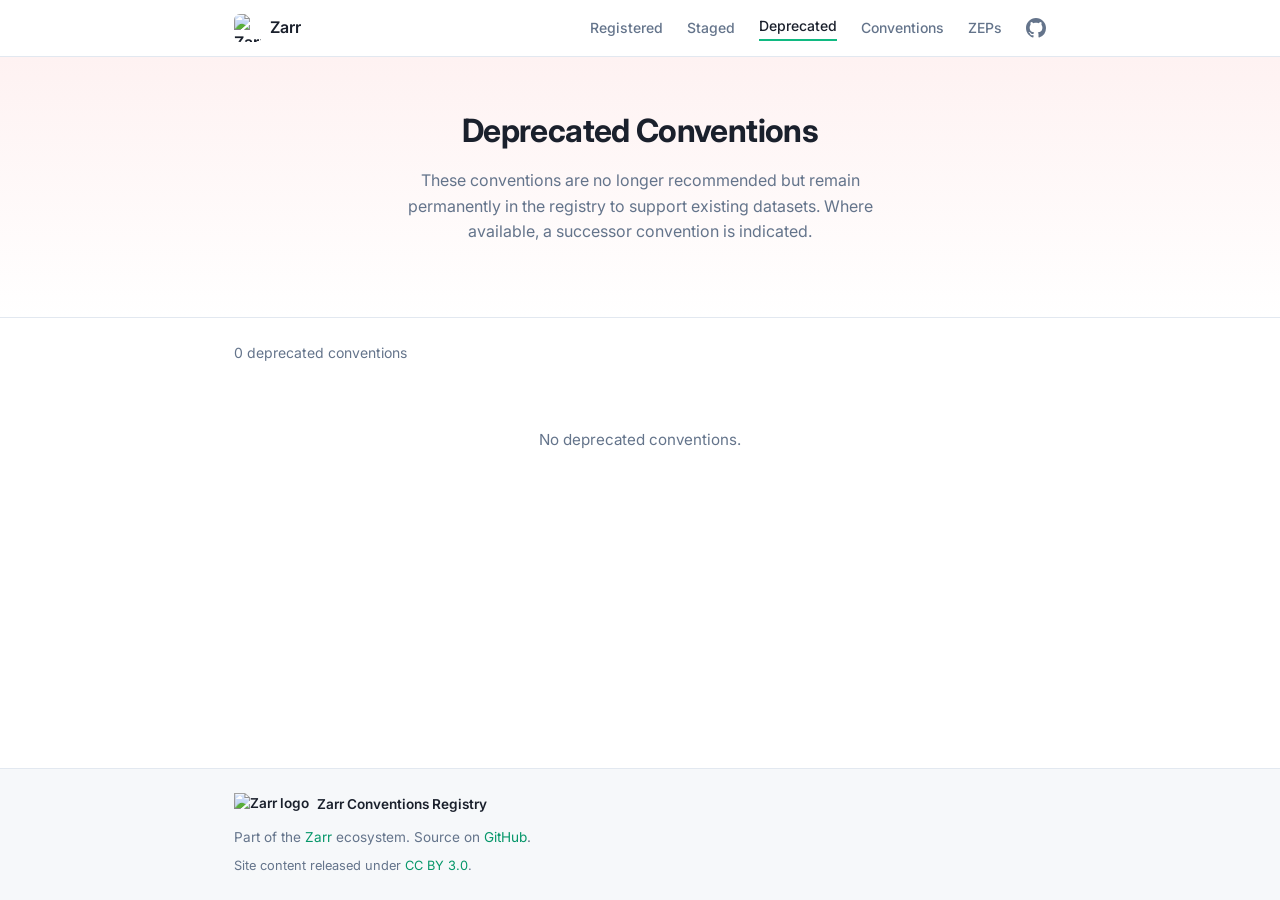
==== site/deprecated.html @ 8010fe6c "More business logic, expanded site Dropping local files" ====
<!doctype html>
<html lang="en">
  <head>
    <meta charset="UTF-8" />
    <meta name="viewport" content="width=device-width, initial-scale=1.0" />
    <title>Deprecated — Zarr Conventions Registry</title>
    <link rel="icon" href="https://zarr.dev/android-chrome-192x192.png" />
    <link rel="preconnect" href="https://fonts.googleapis.com" />
    <link rel="preconnect" href="https://fonts.gstatic.com" crossorigin />
    <link
      href="https://fonts.googleapis.com/css2?family=Inter:wght@400;500;600&display=swap"
      rel="stylesheet"
    />
    <link rel="stylesheet" href="assets/style.css" />
  </head>
  <body>
    <nav class="navbar">
      <div class="navbar-inner">
        <a class="navbar-brand" href="https://zarr.dev">
          <img
            src="https://zarr.dev/android-chrome-192x192.png"
            alt="Zarr logo"
            class="navbar-logo"
          />
          <span class="navbar-name">Zarr</span>
        </a>
        <div class="navbar-links">
          <a href="index.html">Registered</a>
          <a href="staged.html">Staged</a>
          <a href="deprecated.html" class="nav-active">Deprecated</a>
          <a href="https://zarr.dev/conventions">Conventions</a>
          <a href="https://zarr.dev/zeps/">ZEPs</a>
          <a
            href="https://github.com/pvanlaake/zarr-conventions-registry"
            class="navbar-github"
            aria-label="GitHub"
          >
            <svg
              height="20"
              viewBox="0 0 16 16"
              width="20"
              aria-hidden="true"
              fill="currentColor"
            >
              <path
                d="M8 0C3.58 0 0 3.58 0 8c0 3.54 2.29 6.53 5.47 7.59.4.07.55-.17.55-.38
              0-.19-.01-.82-.01-1.49-2.01.37-2.53-.49-2.69-.94-.09-.23-.48-.94-.82-1.13
              -.28-.15-.68-.52-.01-.53.63-.01 1.08.58 1.23.82.72 1.21 1.87.87 2.33.66
              .07-.52.28-.87.51-1.07-1.78-.2-3.64-.89-3.64-3.95 0-.87.31-1.59.82-2.15
              -.08-.2-.36-1.02.08-2.12 0 0 .67-.21 2.2.82.64-.18 1.32-.27 2-.27.68 0
              1.36.09 2 .27 1.53-1.04 2.2-.82 2.2-.82.44 1.1.16 1.92.08 2.12.51.56.82
              1.27.82 2.15 0 3.07-1.87 3.75-3.65 3.95.29.25.54.73.54 1.48 0 1.07-.01
              1.93-.01 2.2 0 .21.15.46.55.38A8.013 8.013 0 0016 8c0-4.42-3.58-8-8-8z"
              />
            </svg>
          </a>
        </div>
      </div>
    </nav>

    <header class="hero hero-deprecated">
      <div class="hero-inner">
        <h1>Deprecated Conventions</h1>
        <p class="hero-subtitle">
          These conventions are no longer recommended but remain permanently in
          the registry to support existing datasets. Where available, a
          successor convention is indicated.
        </p>
      </div>
    </header>

    <main>
      <section class="stats" id="stats"></section>
      <section class="results" id="results">
        <p class="loading">Loading deprecated conventions...</p>
      </section>
    </main>

    <div id="modal-overlay" class="modal-overlay" hidden>
      <div
        class="modal"
        role="dialog"
        aria-modal="true"
        aria-labelledby="modal-title"
      >
        <button class="modal-close" id="modal-close" aria-label="Close">
          &times;
        </button>
        <div id="modal-body"></div>
      </div>
    </div>

    <footer>
      <div class="footer-inner">
        <div class="footer-brand">
          <img
            src="https://zarr.dev/android-chrome-192x192.png"
            alt="Zarr logo"
            height="24"
          />
          <span>Zarr Conventions Registry</span>
        </div>
        <p>
          Part of the <a href="https://zarr.dev">Zarr</a> ecosystem. Source on
          <a href="https://github.com/pvanlaake/zarr-conventions-registry"
            >GitHub</a
          >.
        </p>
        <p class="footer-license">
          Site content released under
          <a href="https://creativecommons.org/licenses/by/3.0/">CC BY 3.0</a>.
        </p>
      </div>
    </footer>

    <script src="assets/fuse.min.js"></script>
    <script>
      const PAGE = "deprecated";
    </script>
    <script src="assets/search.js"></script>
  </body>
</html>
---- site/assets/style.css ----
/* ── Reset & base ── */
*,
*::before,
*::after {
  box-sizing: border-box;
  margin: 0;
  padding: 0;
}

:root {
  --color-bg: #ffffff;
  --color-surface: #f6f8fa;
  --color-surface-2: #f0f4f8;
  --color-border: #e2e8f0;
  --color-text: #1a202c;
  --color-muted: #64748b;
  --color-accent: #10b981;
  --color-accent-dark: #059669;
  --color-accent-bg: #ecfdf5;
  --color-accent-text: #065f46;

  --maturity-proposed: #e0f2fe;
  --maturity-pilot: #fef9c3;
  --maturity-candidate: #ede9fe;
  --maturity-stable: #dcfce7;
  --maturity-deprecated: #fee2e2;

  --radius-sm: 4px;
  --radius: 8px;
  --radius-lg: 12px;
  --shadow-sm: 0 1px 2px rgba(0, 0, 0, 0.06);
  --shadow: 0 1px 4px rgba(0, 0, 0, 0.1);
  --shadow-md: 0 4px 12px rgba(0, 0, 0, 0.1);

  --font: "Inter", -apple-system, BlinkMacSystemFont, "Segoe UI", sans-serif;
  --font-mono: ui-monospace, SFMono-Regular, monospace;

  --max-width: 860px;
}

body {
  font-family: var(--font);
  font-size: 15px;
  line-height: 1.6;
  color: var(--color-text);
  background: var(--color-bg);
  min-height: 100vh;
  display: flex;
  flex-direction: column;
}

a {
  color: var(--color-accent-dark);
  text-decoration: none;
}
a:hover {
  text-decoration: underline;
}

/* ── Navbar ── */
.navbar {
  position: sticky;
  top: 0;
  z-index: 50;
  background: rgba(255, 255, 255, 0.92);
  backdrop-filter: blur(8px);
  border-bottom: 1px solid var(--color-border);
}

.navbar-inner {
  max-width: var(--max-width);
  margin: 0 auto;
  padding: 0 1.5rem;
  height: 56px;
  display: flex;
  align-items: center;
  justify-content: space-between;
}

.navbar-brand {
  display: flex;
  align-items: center;
  gap: 0.5rem;
  font-weight: 600;
  font-size: 1rem;
  color: var(--color-text);
  text-decoration: none;
}

.navbar-logo {
  width: 28px;
  height: 28px;
  border-radius: 6px;
}

.navbar-links {
  display: flex;
  align-items: center;
  gap: 1.5rem;
  font-size: 0.875rem;
  color: var(--color-muted);
}

.navbar-links a {
  color: var(--color-muted);
  font-weight: 500;
  transition: color 0.15s;
}

.navbar-links a:hover {
  color: var(--color-text);
  text-decoration: none;
}

.navbar-github {
  display: flex;
  align-items: center;
  color: var(--color-muted);
}

/* ── Hero ── */
.hero {
  background: linear-gradient(
    180deg,
    var(--color-surface) 0%,
    var(--color-bg) 100%
  );
  border-bottom: 1px solid var(--color-border);
  padding: 3rem 1.5rem;
  text-align: center;
}

.hero-inner {
  max-width: var(--max-width);
  margin: 0 auto;
}

.hero-logo {
  width: 64px;
  height: 64px;
  border-radius: 14px;
  margin-bottom: 1.25rem;
  box-shadow: var(--shadow-md);
}

.hero h1 {
  font-size: 2rem;
  font-weight: 700;
  letter-spacing: -0.02em;
  color: var(--color-text);
  margin-bottom: 0.75rem;
}

.hero-subtitle {
  font-size: 1rem;
  color: var(--color-muted);
  max-width: 520px;
  margin: 0 auto 1.5rem;
}

.hero-actions {
  display: flex;
  gap: 0.75rem;
  justify-content: center;
  flex-wrap: wrap;
}

/* ── Buttons ── */
.btn {
  display: inline-flex;
  align-items: center;
  gap: 0.4rem;
  padding: 0.5rem 1.1rem;
  border-radius: var(--radius);
  font-size: 0.9rem;
  font-weight: 500;
  cursor: pointer;
  transition:
    background 0.15s,
    border-color 0.15s,
    color 0.15s;
  text-decoration: none;
}

.btn-primary {
  background: var(--color-accent);
  color: #ffffff;
  border: 1px solid var(--color-accent);
}

.btn-primary:hover {
  background: var(--color-accent-dark);
  border-color: var(--color-accent-dark);
  text-decoration: none;
  color: #ffffff;
}

.btn-secondary {
  background: var(--color-bg);
  color: var(--color-text);
  border: 1px solid var(--color-border);
}

.btn-secondary:hover {
  background: var(--color-surface);
  text-decoration: none;
}

/* ── Main ── */
main {
  max-width: var(--max-width);
  margin: 0 auto;
  padding: 1.5rem;
  flex: 1;
  width: 100%;
}

/* ── Search ── */
.search-bar {
  margin-bottom: 1.25rem;
}

#search-input {
  width: 100%;
  padding: 0.6rem 0.875rem;
  font-size: 0.95rem;
  font-family: var(--font);
  border: 1px solid var(--color-border);
  border-radius: var(--radius);
  background: var(--color-bg);
  color: var(--color-text);
  margin-bottom: 0.75rem;
  box-shadow: var(--shadow-sm);
  transition:
    border-color 0.15s,
    box-shadow 0.15s;
}

#search-input:focus {
  outline: none;
  border-color: var(--color-accent);
  box-shadow: 0 0 0 3px rgba(16, 185, 129, 0.15);
}

.filters {
  display: flex;
  align-items: center;
  gap: 0.75rem;
  flex-wrap: wrap;
}

.filters label {
  color: var(--color-muted);
  font-size: 0.875rem;
  font-weight: 500;
}

.filters select {
  padding: 0.35rem 0.6rem;
  border: 1px solid var(--color-border);
  border-radius: var(--radius-sm);
  font-size: 0.875rem;
  font-family: var(--font);
  background: var(--color-bg);
  color: var(--color-text);
  cursor: pointer;
}

/* ── Stats ── */
.stats {
  font-size: 0.875rem;
  color: var(--color-muted);
  margin-bottom: 1rem;
}

/* ── Cards ── */
.results {
  display: flex;
  flex-direction: column;
  gap: 0.75rem;
}

.card {
  border: 1px solid var(--color-border);
  border-radius: var(--radius-lg);
  padding: 1.1rem 1.25rem;
  background: var(--color-bg);
  box-shadow: var(--shadow-sm);
  cursor: pointer;
  transition:
    border-color 0.15s,
    box-shadow 0.15s,
    transform 0.1s;
}

.card:hover {
  border-color: var(--color-accent);
  box-shadow: var(--shadow-md);
  transform: translateY(-1px);
}

.card-header {
  display: flex;
  align-items: baseline;
  gap: 0.65rem;
  flex-wrap: wrap;
  margin-bottom: 0.35rem;
}

.card-name {
  font-size: 1rem;
  font-weight: 600;
  color: var(--color-text);
}

.card-namespace {
  font-family: var(--font-mono);
  font-size: 0.78rem;
  color: var(--color-accent-text);
  background: var(--color-accent-bg);
  border: 1px solid #a7f3d0;
  border-radius: var(--radius-sm);
  padding: 0.05rem 0.4rem;
}

.card-title {
  color: var(--color-muted);
  font-size: 0.875rem;
}

.card-description {
  font-size: 0.9rem;
  color: var(--color-muted);
  margin-bottom: 0.65rem;
  display: -webkit-box;
  -webkit-line-clamp: 2;
  line-clamp: 2;
  -webkit-box-orient: vertical;
  overflow: hidden;
}

.card-footer {
  display: flex;
  gap: 0.4rem;
  flex-wrap: wrap;
  align-items: center;
}

/* ── Badges ── */
.badge {
  font-size: 0.72rem;
  font-weight: 500;
  padding: 0.15rem 0.55rem;
  border-radius: 2rem;
  text-transform: capitalize;
  letter-spacing: 0.01em;
}

.badge-maturity-proposed {
  background: var(--maturity-proposed);
  color: #0369a1;
}
.badge-maturity-pilot {
  background: var(--maturity-pilot);
  color: #854d0e;
}
.badge-maturity-candidate {
  background: var(--maturity-candidate);
  color: #5b21b6;
}
.badge-maturity-stable {
  background: var(--maturity-stable);
  color: #166534;
}
.badge-maturity-deprecated {
  background: var(--maturity-deprecated);
  color: #991b1b;
}

.badge-tag {
  background: var(--color-accent-bg);
  color: var(--color-accent-text);
  border: 1px solid #a7f3d0;
}

/* ── Modal ── */
.modal-overlay {
  position: fixed;
  inset: 0;
  background: rgba(0, 0, 0, 0.4);
  display: flex;
  align-items: center;
  justify-content: center;
  z-index: 100;
  padding: 1rem;
  backdrop-filter: blur(2px);
}

.modal-overlay[hidden] {
  display: none;
}

.modal {
  background: var(--color-bg);
  border-radius: var(--radius-lg);
  box-shadow: 0 20px 60px rgba(0, 0, 0, 0.2);
  max-width: 600px;
  width: 100%;
  max-height: 85vh;
  overflow-y: auto;
  padding: 1.75rem;
  position: relative;
}

.modal-close {
  position: absolute;
  top: 1rem;
  right: 1rem;
  background: var(--color-surface);
  border: 1px solid var(--color-border);
  border-radius: 50%;
  width: 28px;
  height: 28px;
  font-size: 1.1rem;
  cursor: pointer;
  color: var(--color-muted);
  display: flex;
  align-items: center;
  justify-content: center;
  line-height: 1;
  transition:
    background 0.15s,
    color 0.15s;
}

.modal-close:hover {
  background: var(--color-surface-2);
  color: var(--color-text);
}

#modal-body h2 {
  font-size: 1.25rem;
  font-weight: 700;
  margin-bottom: 0.2rem;
  padding-right: 2rem;
}

#modal-body .modal-namespace {
  font-size: 0.85rem;
  color: var(--color-muted);
  margin-bottom: 1.25rem;
}

#modal-body .modal-namespace code {
  font-family: var(--font-mono);
  font-size: 0.82rem;
  background: var(--color-accent-bg);
  color: var(--color-accent-text);
  border: 1px solid #a7f3d0;
  border-radius: var(--radius-sm);
  padding: 0.05rem 0.4rem;
}

.modal-section {
  margin-top: 1.1rem;
}

.modal-section h3 {
  font-size: 0.72rem;
  font-weight: 600;
  text-transform: uppercase;
  letter-spacing: 0.07em;
  color: var(--color-muted);
  margin-bottom: 0.35rem;
}

.modal-section p {
  font-size: 0.9rem;
}

.modal-links {
  display: flex;
  flex-direction: column;
  gap: 0.3rem;
}

.modal-links a {
  font-size: 0.9rem;
}

.modal-uuid {
  font-family: var(--font-mono);
  font-size: 0.72rem;
  color: var(--color-muted);
  margin-top: 1.5rem;
  padding-top: 1rem;
  border-top: 1px solid var(--color-border);
  word-break: break-all;
}

/* ── Empty / loading ── */
.loading,
.empty {
  color: var(--color-muted);
  text-align: center;
  padding: 3rem 0;
  font-size: 0.95rem;
}

/* ── Footer ── */
footer {
  border-top: 1px solid var(--color-border);
  background: var(--color-surface);
  padding: 1.5rem 0;
  margin-top: 3rem;
}

.footer-inner {
  max-width: var(--max-width);
  margin: 0 auto;
  padding: 0 1.5rem;
  font-size: 0.85rem;
  color: var(--color-muted);
  display: flex;
  flex-direction: column;
  gap: 0.4rem;
}

.footer-brand {
  display: flex;
  align-items: center;
  gap: 0.5rem;
  font-weight: 600;
  color: var(--color-text);
  margin-bottom: 0.25rem;
}

.footer-license {
  font-size: 0.8rem;
}

/* ── Responsive ── */
@media (max-width: 600px) {
  .hero h1 {
    font-size: 1.5rem;
  }
  .navbar-links a:not(.navbar-github) {
    display: none;
  }
}

/* ── Nav active state ── */
.nav-active {
  color: var(--color-text) !important;
  font-weight: 600;
  border-bottom: 2px solid var(--color-accent);
  padding-bottom: 2px;
}

/* ── Hero variants ── */
.hero-staged {
  background: linear-gradient(180deg, #fefce8 0%, var(--color-bg) 100%);
}

.hero-deprecated {
  background: linear-gradient(180deg, #fef2f2 0%, var(--color-bg) 100%);
}

/* ── Staged PR link ── */
.card-pr-link {
  font-size: 0.8rem;
  font-weight: 500;
  color: var(--color-accent-dark);
  margin-left: auto;
}

/* ── Deprecated card ── */
.card-deprecated {
  opacity: 0.85;
  border-style: dashed;
}

/* ── Superseded badge ── */
.badge-superseded {
  background: #fef3c7;
  color: #92400e;
  font-size: 0.72rem;
  padding: 0.15rem 0.55rem;
  border-radius: 2rem;
}

/* ── Muted inline text ── */
.muted {
  color: var(--color-muted);
}
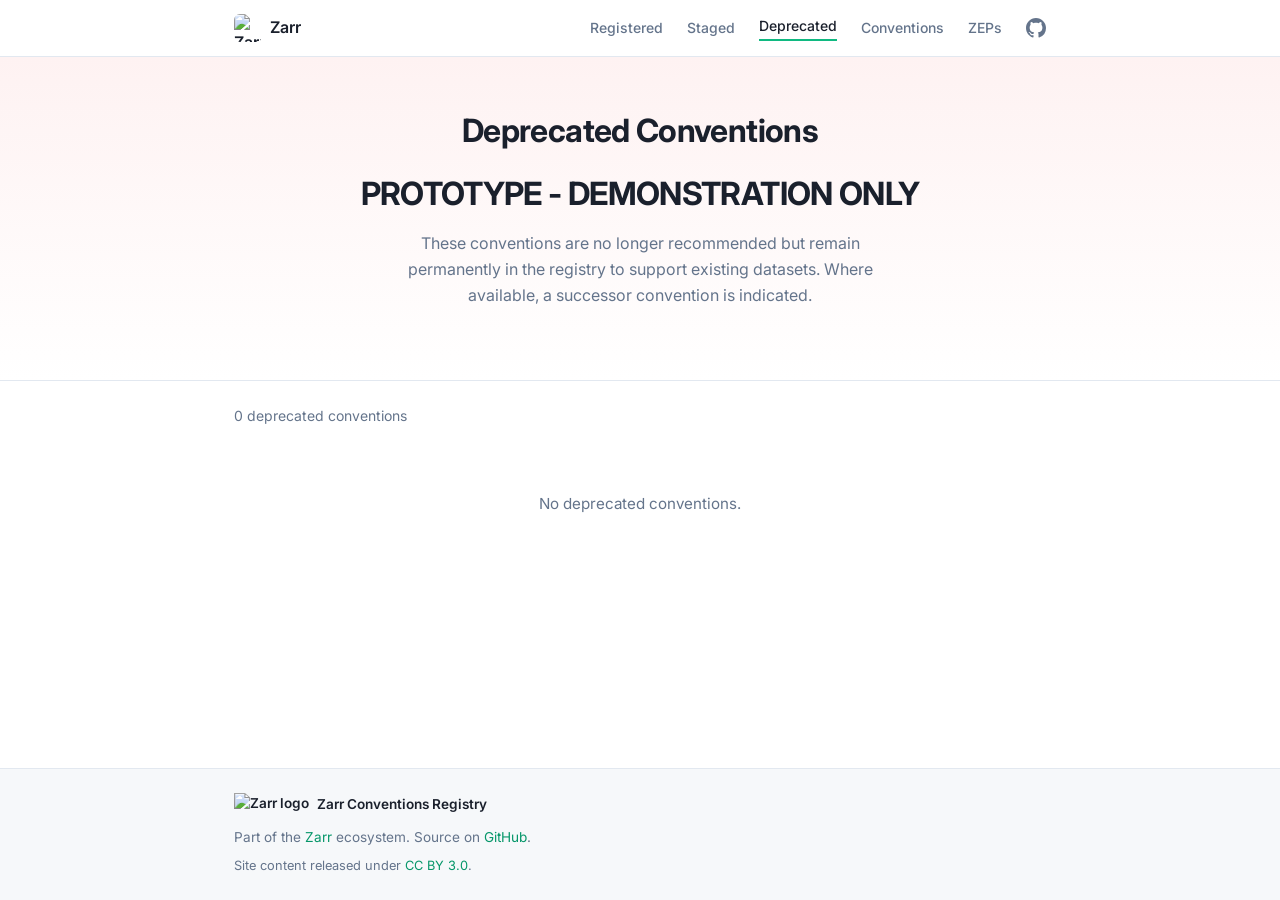
==== commit adbaef01: "Better navigation, documentation update" ====
--- a/site/deprecated.html
+++ b/site/deprecated.html
@@ -61,6 +61,7 @@
     <header class="hero hero-deprecated">
       <div class="hero-inner">
         <h1>Deprecated Conventions</h1>
+        <h1>PROTOTYPE - DEMONSTRATION ONLY</h1>
         <p class="hero-subtitle">
           These conventions are no longer recommended but remain permanently in
           the registry to support existing datasets. Where available, a
--- a/site/assets/style.css
+++ b/site/assets/style.css
@@ -352,7 +352,7 @@
   font-weight: 500;
   padding: 0.15rem 0.55rem;
   border-radius: 2rem;
-  text-transform: capitalize;
+  text-transform: none;
   letter-spacing: 0.01em;
 }
 
@@ -496,8 +496,8 @@
   padding-top: 1rem;
   border-top: 1px solid var(--color-border);
   word-break: break-all;
-}
-
+  text-transform: none;
+}
 /* ── Empty / loading ── */
 .loading,
 .empty {
@@ -593,3 +593,49 @@
 .muted {
   color: var(--color-muted);
 }
+
+.badge-days-remaining {
+  background: #dcfce7;
+  color: #166534;
+}
+
+.badge-days-expired {
+  background: #fee2e2;
+  color: #991b1b;
+}
+
+/* ── Badge links ── */
+.badge-link {
+  cursor: pointer;
+  text-decoration: none;
+  transition: opacity 0.15s;
+}
+
+.badge-link:hover {
+  opacity: 0.75;
+  text-decoration: none;
+}
+
+/* ── Modal back button ── */
+.modal-back {
+  display: inline-flex;
+  align-items: center;
+  gap: 0.3rem;
+  background: none;
+  border: 1px solid var(--color-border);
+  border-radius: var(--radius);
+  padding: 0.3rem 0.75rem;
+  font-size: 0.85rem;
+  font-family: var(--font);
+  color: var(--color-muted);
+  cursor: pointer;
+  margin-bottom: 1rem;
+  transition:
+    background 0.15s,
+    color 0.15s;
+}
+
+.modal-back:hover {
+  background: var(--color-surface);
+  color: var(--color-text);
+}
